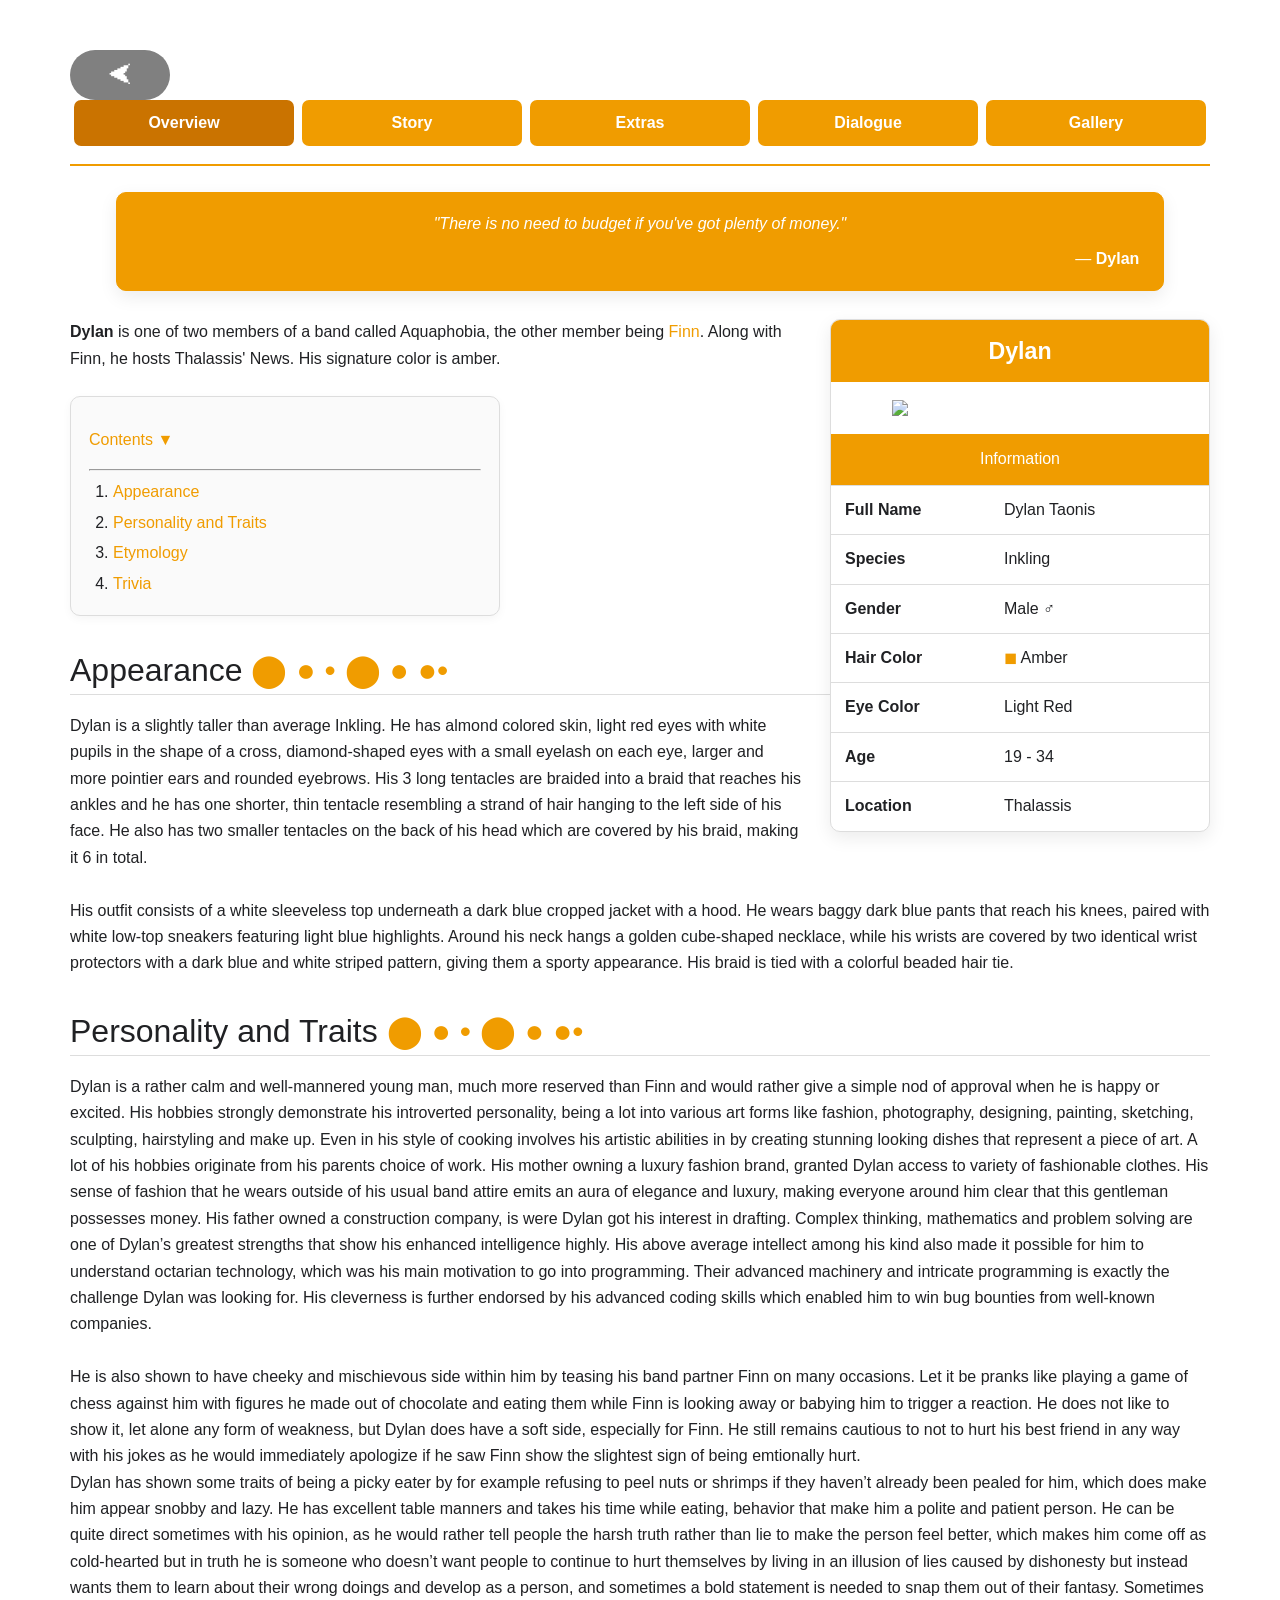
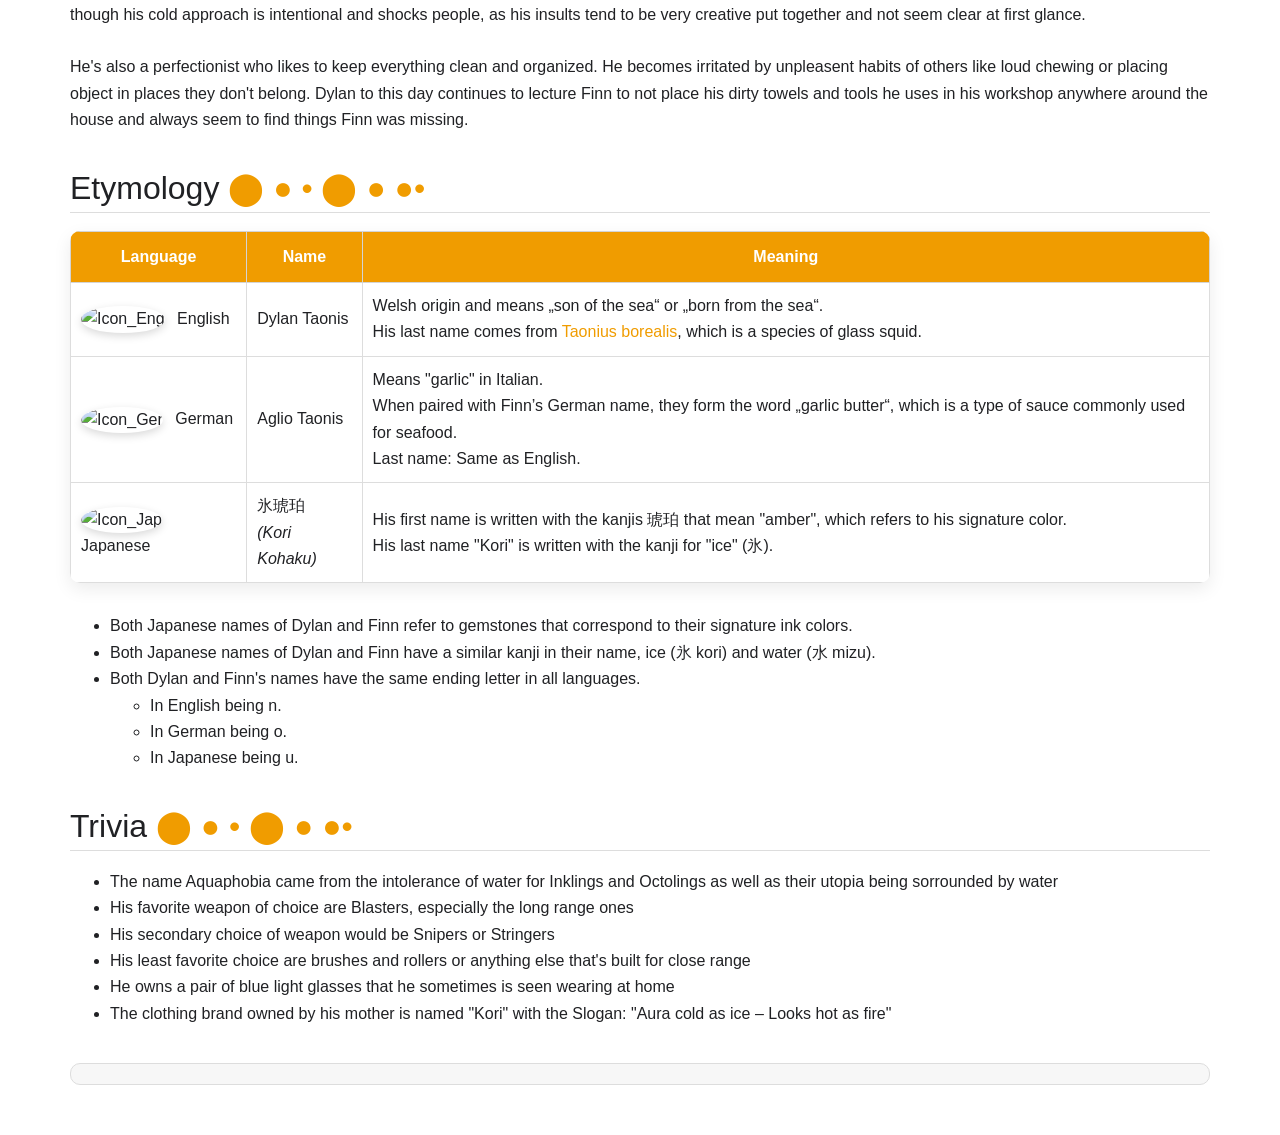
==== index_dylan.html @ d0afb571 "case sensitivy test for a link" ====
<!DOCTYPE html>
<html lang="en">
<head>
  <meta charset="UTF-8">
  <meta name="viewport" content="width=device-width, initial-scale=1.0">
  <meta name="description" content="Dylan - character wiki page">
  <title>Dylan | Character Wiki</title>
  <link rel="icon" type="image/x-icon" href="/Images/Icon Dylan.png">
  <link rel="stylesheet" href="style_dylan.css">
</head>
<body>
  

<!------------------------------------------------------->
<a href="index.html">
<button class="grey-container-back" > ⮜ </button>
</a>


<main class="container">


<!-- M E N U   A B O V E -->  <!-- M E N U   A B O V E -->  <!-- M E N U   A B O V E -->
<input class="tab-toggle" type="radio" name="main-tab" id="tab-overview" checked>
<input class="tab-toggle" type="radio" name="main-tab" id="tab-story">
<input class="tab-toggle" type="radio" name="main-tab" id="tab-extras">
<input class="tab-toggle" type="radio" name="main-tab" id="tab-dialogue">
<input class="tab-toggle" type="radio" name="main-tab" id="tab-gallery">

<ul class="wiki-nav">
  <li class="wiki-nav-item"><label class="wiki-nav-link" for="tab-overview">Overview</label></li>
  <li class="wiki-nav-item"><label class="wiki-nav-link" for="tab-story">Story</label></li>
  <li class="wiki-nav-item"><label class="wiki-nav-link" for="tab-extras">Extras</label></li>
  <li class="wiki-nav-item"><label class="wiki-nav-link" for="tab-dialogue">Dialogue</label></li>
  <li class="wiki-nav-item"><label class="wiki-nav-link" for="tab-gallery">Gallery</label></li>
</ul>

<hr class="amber-rule">

<!-- Q U O T E --> <!-- Q U O T E --> <!-- Q U O T E -->

<div class="tab-content">
<div class="tab-pane active" id="Overview">
<div class="quote-card quote-card-style">
<div class="card-body">
<p></p><i>"There is no need to budget if you've got plenty of money."</i></p><p class="text-right">— <b>Dylan</b></p></div>
</div>

<!-------------------------------------------------------------------------------------------------------------------------------------------------------------------------->
<!-- I N F O    B O X    R I G H T    I N F O    B O X    R I G H T    I N F O    B O X    R I G H T-->
<!-- I N F O    B O X    R I G H T    I N F O    B O X    R I G H T    I N F O    B O X    R I G H T-->
<!-- I N F O    B O X    R I G H T    I N F O    B O X    R I G H T    I N F O    B O X    R I G H T-->
<!-------------------------------------------------------------------------------------------------------------------------------------------------------------------------->
<div class="info-box-wrap">
<div class="card">
<div class="card-header amber-header">
<h3 class="card-title">Dylan</h3>
</div>

  <ul class="empty-tabs">
                  
               </ul>
               <div class="image-panel">
                  <div class="image-panel-inner" id="main artwork">
                     <img class="main-character-image" src="images/Main Artwork Dylan.png">
                  </div>
          
               </div>

<div class="info-header amber-header">
 Information</div>
<ul class="info-list">

<li class="info-row">
<div class="info-grid">
<div class="info-label">Full Name</div>
<div class="info-value">Dylan Taonis</div>
</div></li>

<li class="info-row">
<div class="info-grid">
<div class="info-label">Species</div>
<div class="info-value">Inkling</div>
</div></li>

<li class="info-row">
<div class="info-grid">
<div class="info-label">Gender</div>
<div class="info-value">Male ♂</div>
</div></li>

<li class="info-row">
<div class="info-grid">
<div class="info-label">Hair Color</div>
<div class="info-value"><span style="color: #f09c00;">◼ </span>Amber</div>
</div>
</li><li class="info-row">
<div class="info-grid">
<div class="info-label">Eye Color</div>
<div class="info-value">Light Red</div>
</div>
</li><li class="info-row">
<div class="info-grid">
<div class="info-label">Age</div>
<div class="info-value">19 - 34</div>
</div>
</li><li class="info-row">
<div class="info-grid">
<div class="info-label">Location</div>
<div class="info-value">Thalassis</div>
</div>
</li></ul>
</div>
</div>


<p><strong>Dylan</strong> is one of two members of a band called Aquaphobia, the other member being <a href="index_finn.html">Finn</a>. 
  Along with Finn, he hosts Thalassis' News. His signature color is amber.
 
         
         <div class="contents-card" id="ContentsOverview" class="amber-link">
            <div class="card-body compact">
               <p class="text-center"> <a class="text-center amber-link" data-toggle="collapse" href="#contents">Contents ▼</a></p>
               <div class="collapse show" id="contents">
                  <hr class="my-1">
                  <ol class="contents-list">
                     <li><a class="amber-link" href="#Appearance">Appearance</a></li>
                          
                     <li><a class="amber-link" href="#Personality">Personality and Traits</a></li>
                     
                     <li><a class="amber-link" href="#Etymology">Etymology</a></li>
       
                     <li><a class="amber-link" href="#Trivia">Trivia</a></li>
                  </ol>
               </div>
            </div>
         </div>
         

<!-------------------------------------------------------------------------------------------------------------------------------------------------------------------------->
<!-- A P P E A R A N C E   A P P E A R A N C E   A P P E A R A N C E   A P P E A R A N C E  -->
<!-- A P P E A R A N C E   A P P E A R A N C E   A P P E A R A N C E   A P P E A R A N C E  -->
<!-- A P P E A R A N C E   A P P E A R A N C E   A P P E A R A N C E   A P P E A R A N C E  -->
<!-------------------------------------------------------------------------------------------------------------------------------------------------------------------------->


<h1 class="section-title" id="Appearance">Appearance <span style="color: #f09c00;">⬤ ● • ⬤ ● ●•</span></h1>
<div class="section-rule"></div>
<p>
Dylan is a slightly taller than average Inkling. He has almond colored skin, light red eyes with white pupils in the
 shape of a cross, diamond-shaped eyes with a small eyelash on each eye, larger and more pointier ears and
  rounded eyebrows. His 3 long tentacles are braided into a 
  braid that reaches his ankles and he has one shorter, thin tentacle resembling a strand of hair hanging to the left side of his face.
  He also has two smaller tentacles on the back of his head which are covered by his braid, making it 6 in total.
<br><br>
His outfit consists of a white sleeveless top underneath a dark blue cropped jacket with a hood. 
He wears baggy dark blue pants that reach his knees, paired with white low-top sneakers featuring
light blue highlights. Around his neck hangs a golden cube-shaped necklace, while his wrists are covered
by two identical wrist protectors with a dark blue and white striped pattern, giving them a sporty appearance.
His braid is tied with a colorful beaded hair tie.
</p>

<!-------------------------------------------------------------------------------------------------------------------------------------------------------------------------->
<!-- P E R S O N A L I T Y  P E R S O N A L I T Y   P E R S O N A L I T Y   P E R S O N A L I T Y  -->
<!-- P E R S O N A L I T Y  P E R S O N A L I T Y   P E R S O N A L I T Y   P E R S O N A L I T Y  -->
<!-- P E R S O N A L I T Y  P E R S O N A L I T Y   P E R S O N A L I T Y   P E R S O N A L I T Y  -->
<!-------------------------------------------------------------------------------------------------------------------------------------------------------------------------->


<h1 class="section-title" id="Personality">Personality and Traits <span style="color: #f09c00;">⬤ ● • ⬤ ● ●•</span></h1>
<div class="section-rule">
</div>

<p>Dylan is a rather calm and well-mannered young man, much more reserved than Finn and would rather give a simple nod of approval when he is happy or excited. 
  His hobbies strongly demonstrate his introverted personality, being a lot into various art forms like fashion, photography, 
  designing, painting, sketching, sculpting, hairstyling and make up. Even in his style of cooking involves his artistic 
  abilities in by creating stunning looking dishes that represent a piece of art.
A lot of his hobbies originate from his parents choice of work. His mother owning a luxury fashion brand, granted Dylan 
access to variety of fashionable clothes. His sense of fashion that he wears outside of his usual band attire emits an aura of elegance and luxury, making everyone 
around him clear that this gentleman possesses money. His father owned a construction company, is were Dylan got his interest
 in drafting. Complex thinking, mathematics and problem solving are one of Dylan’s greatest strengths that show his enhanced intelligence 
 highly. His above average intellect among his kind also made it possible for him to understand octarian technology, 
 which was his main motivation to go into programming. Their advanced machinery and intricate programming is exactly
  the challenge Dylan was looking for. His cleverness is further endorsed by his advanced coding skills which enabled
   him to win bug bounties from well-known companies.
<br><br>
He is also shown to have cheeky and mischievous side within him by teasing his band partner Finn on many occasions.
 Let it be pranks like playing a game of chess against him with figures he made out of chocolate and eating them while
  Finn is looking away or babying him to trigger a reaction. He does not like to show it, let alone any form of weakness, 
  but Dylan does have a soft side, especially for Finn. He still remains cautious to not to hurt his best friend in any
   way with his jokes as he would immediately apologize if he saw Finn show the slightest sign of being emtionally hurt.
   <br>
Dylan has shown some traits of being a picky eater by for example 
refusing to peel nuts or shrimps if they haven’t already been pealed for him, which does make him appear snobby and lazy. 
He has excellent table manners and takes his time while eating, behavior that make him a polite and patient person. 
He can be quite direct sometimes with his opinion, as he would rather tell people the harsh truth rather than lie
 to make the person feel better, which makes him come off as cold-hearted but in truth he is someone who doesn’t 
 want people to continue to hurt themselves by living in an illusion of lies caused by dishonesty but instead wants
  them to learn about their wrong doings and develop as a person, and sometimes a bold statement is needed to snap 
  them out of their fantasy. Sometimes though his cold approach is intentional and shocks people, as his insults 
  tend to be very creative put together and not seem clear at first glance.
<br><br>
He's also a perfectionist who likes to keep everything clean and organized. He becomes irritated by unpleasent habits of
others like loud chewing or placing object in places they don't belong. Dylan to this day continues to lecture Finn to not
place his dirty towels and tools he uses in his workshop anywhere around the house and always seem to find things Finn was missing.
</p>   

<!-------------------------------------------------------------------------------------------------------------------------------------------------------------------------->
<!-- E T Y M O L O G Y  E T Y M O L O G Y  E T Y M O L O G Y  E T Y M O L O G Y  -->
<!-- E T Y M O L O G Y  E T Y M O L O G Y  E T Y M O L O G Y  E T Y M O L O G Y  -->
<!-- E T Y M O L O G Y  E T Y M O L O G Y  E T Y M O L O G Y  E T Y M O L O G Y  -->
<!-------------------------------------------------------------------------------------------------------------------------------------------------------------------------->


<h1 class="section-title" id="Etymology">Etymology <span style="color: #f09c00;">⬤ ● • ⬤ ● ●•</span></h1>
<div class="section-rule">
</div>

    <table class="wiki-table etymology-table">
        <tr>
            <th class="table-head">Language</th>
            <th class="table-head">Name</th>
            <th class="table-head">Meaning</th>
        </tr>
        <tr>
            <td class="table-cell"><img src="https://cdn-icons-png.flaticon.com/128/197/197374.png" alt="Icon_Eng" class="language-icon">   English</td>
            <td class="table-cell">Dylan Taonis</td>
            <td class="table-cell">Welsh origin and means „son of the sea“ or „born from the sea“.
            <br> His last name comes from <a href="https://en.wikipedia.org/wiki/Taonius_borealis">Taonius borealis</a>, which is a species of glass squid.</td>
        </tr>
        <tr>
            <td class="table-cell"><img src="https://cdn-icons-png.flaticon.com/128/4855/4855806.png" alt="Icon_Ger" class="language-icon">     German</td>
            <td class="table-cell">Aglio Taonis</td>
            <td class="table-cell">Means "garlic" in Italian.<br>
When paired with Finn’s German name, they form the word „garlic butter“, which is a type of sauce commonly used for seafood.<br>
Last name: Same as English.</td>
        </tr>
        <tr>
            <td class="table-cell"><img src="https://cdn-icons-png.flaticon.com/128/4628/4628642.png" alt="Icon_Jap" class="language-icon">     Japanese</td>
            <td class="table-cell">氷琥珀 <br><i>(Kori Kohaku)</i></td>
            <td class="table-cell">His first name is written with the kanjis 琥珀 that mean "amber", which refers to his signature color.<br>
            His last name "Kori" is written with the kanji for "ice" (氷).
            </td>
        </tr>
    </table>
    
<!-- a little spacing with the extra two bullet points-->

<ul class="trivia-list">
  <li>Both Japanese names of Dylan and Finn refer to gemstones that correspond to their signature ink colors.</li>
  <li>Both Japanese names of Dylan and Finn have a similar kanji in their name, ice (氷 kori) and water (水 mizu).</li>
  <li>Both Dylan and Finn's names have the same ending letter in all languages.</li>
     <ul>
       <li>In English being n.</li>
       <li>In German being o.</li>
       <li>In Japanese being u.</li>
    </ul>
</ul>



<!-------------------------------------------------------------------------------------------------------------------------------------------------------------------------->
<!-- T R I V I A    T R I V I A   T R I V I A   T R I V I A   T R I V I A  -->
<!-- T R I V I A    T R I V I A   T R I V I A   T R I V I A   T R I V I A  -->
<!-- T R I V I A    T R I V I A   T R I V I A   T R I V I A   T R I V I A  -->
<!-------------------------------------------------------------------------------------------------------------------------------------------------------------------------->
         
         <h1 class="section-title" id="Trivia">Trivia <span style="color: #f09c00;">⬤ ● • ⬤ ● ●•</span></h1>
         <div class="section-rule"></div>
         <ul>
                   <li>The name Aquaphobia came from the intolerance of water for Inklings and Octolings as well as their utopia being sorrounded by water</li>
                   <li>His favorite weapon of choice are Blasters, especially the long range ones</li>
                   <li>His secondary choice of weapon would be Snipers or Stringers</li>
                   <li>His least favorite choice are brushes and rollers or anything else that's built for close range</li>
                   <li>He owns a pair of blue light glasses that he sometimes is seen wearing at home</li>
                   <li>The clothing brand owned by his mother is named "Kori" with the Slogan: "Aura cold as ice – Looks hot as fire"</li>
                   
          </ul>
</div>


<!-------------------------------------------------------------------------------------------------------------------------------------------------------------------------->
<!-- S T O R Y  S T O R Y  S T O R Y  S T O R Y  S T O R Y -->
<!-- S T O R Y  S T O R Y  S T O R Y  S T O R Y  S T O R Y -->
<!-- S T O R Y  S T O R Y  S T O R Y  S T O R Y  S T O R Y -->
<!-------------------------------------------------------------------------------------------------------------------------------------------------------------------------->
         
<div class="tab-pane" id="Story">


<div class="card" >
<div class="contents-card" style="margin-left: auto; margin-right: auto; text-align: center;">
<p class="toc-item" id="ContentsStory"><strong>Table of Contents</strong></p>

<p class="toc-item"><a class="amber-link" href="#Backstory"><strong>Backstory</strong></a></p>
<p>
<a class="amber-link" href="#one">Chapter 1 </a> ━
<a class="amber-link" href="#two">Chapter 2</a> ━
<a class="amber-link" href="#three">Chapter 3</a> ━
<a class="amber-link" href="#four">Chapter 4</a> 
</p>

<p class="toc-item"><a class="amber-link" href="#Today"><strong>Today </strong></a></p>
</div>
</div>

<h1 class="section-title" id="Backstory" >Backstory <span style="color: #f09c00;">⬤ ● • ⬤ ● ●•</span></h1>
<div class="section-rule">
</div>
<p>
  <!-- STORY IMAGE 1 -->
  <figure class="story-figure story-figure-right">
    <a href="Images/Aquaphobia Main Artwork.png" target="_blank" rel="noopener">
      <img class="story-image" src="images/Aquaphobia Main Artwork.png" alt="Family portrait of Dylan and his parents">
    </a>
    <figcaption>Family portrait of Dylan and his parents</figcaption>
  </figure>
    
<h3 class="subsection-title" id="one">Chapter 1 - Childhood</h3>
Dylan was born and raised in a very wealthy family. His mother owns a luxury clothing brand and his father a construction company.
He was homeschooled for the first few years by private tutors until his parents decided that public school was necessary for socialization.

 During his middle school years, his "friends" often trespassed closed areas and fiddling with abandoned octarian machines,
 often dragging Dylan unwillingly along. Dylan acted as a killjoy
   at first by being reasonably concerned about getting into trouble, but in the end he always gave in, due to his lack of 
   social skills and the need to belong to a social group. Experimenting with these machines was what awakened Dylans 
   interest in technology. While his friends played around with the scraps, Dylan took the machines apart and analyzed
    their structure. His desire for knowledge and stereotypical look with his glasses and braces in his childhood years
     quickly earned him the title of “nerd”, which he greatly despised as it was used as an insult against him. 
     

From a young age his parents introduced him their careers so that he can earn verified qualifications as a drafter and fashion designer 
until later on he decided his own career path being that of a programmer. His parents managed to enroll him into a private computer science
university where he would earn his master's degree in.
 
     He began to be interested in music after discovering that he had a great singing voice when he joined a choir. 
     He followed his newly discovered passion vaguely, as to not let it get in the way of his studies, following a more
      stable career path.
      He was a straight A student in uni and very popular among the girls for his attractiveness and 
      the boys for his great intellect and willingness to help but he never cared about neither and was happy when the lectures
      were over and he can head home. Despite appearing to be popular, he was very quiet and introverted, so the friend group he felt the
      safest and most understood in were the nerdy outsiders.

    
<br><br>

<h3 class="subsection-title" id="two">Chapter 2 - The Awakening of a Passion</h3>
During his university times, he continued seeking out octarian machines in closed areas to analyze their design and programs
 with more advanced tools. On one unfortunate day though, he got caught by Octolings patrolling the area. 
 They transported him via boat back to their mane base and imprisoned him to later question him about his suspicious activities on their machines,
  fearing that he may have tampered with them. Dylan noticed on the way to the octarian base how strange it was to meet Octolings
  on the surface and travel through the sea to instead of going underground. He waited a while alone until someone was sent to confront
  him about his doings. And the person was none other than Finn. Dylan attempted to explain himself and convince Finn that this was all a misunderstanding
  but Finn wouldn’t budge, not only because of the lack of trust for Inklings but also because of a 
  language barrier, as Finn’s Inkling was not great. 
  
        <!-- STORY IMAGE 2 -->
  <figure class="story-figure story-figure-left">
    <a href="#" target="_blank" rel="noopener">
      <img class="story-image" src="images/Aquaphobia Main Artwork.png" alt="Dylan introducing music to Finn">
    </a>
    <figcaption>Dylan introducing music to Finn</figcaption>
  </figure>
  
  After an unsuccessful communication, Finn resorted to
   calling for backup and guarded Dylan until a suitable soldier with decent Inkling skill was found to replace him.
    This wait quickly led to boredom for Dylan inside his empty prison cell, so he started singing.
     That quickly got Finns attention, never having heard something like that in his life, so he questioned
     Dylan about it. Dylan confused at first explained the concept of music to him, in distraught that this Octoling has never even heard of
     music before and taught him how easy it is to make a simple melody by clapping and stomping. 
     Dylan was thrilled seeing a serious solider start to smile and joy-jumping from just some singing.
     He noticed the shift in tone from Finn and was bewildered that this was what it took for him to be released out of prison. 
     Finn helped him escape the facility, which from the way he secretely dragged Dylan along worried him that what the Ocotling soldier was
     doing would get him into trouble. This situation could have ended far worse for Dylan, but in his head he could only think of
     the joy music brought to someone.
     
     <br><br>As days passed, unable to forget this event, Dylan’s love for music grew 
     Knowing that one person, who has never heard music before enjoyed his music so much that it moved them, motivated 
     Dylan greatly to keep creating art. He began to use his school breaks and free time more and more with creating 
     melodies in his music software. The jocks in his class often bullied him for it, labelling it as a hobby that will 
     never bring him financial success and predicitng that he will end up on the streets collecting donations as a street 
     musician.


<br><br>
<h3 class="subsection-title" id="three">Chapter 3 - Changing Someones Life </h3>
 
One day, Dylan was being bullied by the jocks again, stealing his laptop from his lap while he was working in his music software. 
Luckily on that day though, a strange Inkling wearing a bag on his head came to his aid and chased the bullies away.
At first Dylan was thankful for his mysterious savior it was revealed to be none other than that Ocotling soldier whom he introduced music to.
 Dylan, in panic, quickly ran off to hide Finn from the university, as the town he was living in had no Octolings roaming around
    and therefore worried that he may cause unwanted attention. Dylan was surprised
         but also moved when Finn explained in his broken Inkling that meeting him 
     changed his life so much that he escaped his the octarians to meet him again and hopefully pursue a life of music. 
     <br><br>

  <!-- STORY IMAGE 4 -->
  <figure class="story-figure story-figure-left">
    <a href="#">
      <img class="story-image" src="images/placeholder.svg" alt="Finn meeting Dylan again in the city">
    </a>
    <figcaption>Finn reunites with Dylan after escaping the Octarian base.</figcaption>
  </figure>

Desiring to improve an ex soldiers live for the better, Dylan agreed to take Finn under his wing. He was fortunate that his dorm was more 
like a full apartment than just one room he had to share with someone else, so he had room to accomondate Finn.
 After a quick house tour, unsurprinsgly the music room stood out to Finn the most. Dylan gave Finn some music lessons to each instrument and
allowed him to experiment around with them all and his music software while he was on campus attending his lectures. He also
   provided Finn with a lot of books and online courses to study Inkling which would be important if he wants to continue his life here. 
 Dylan appreciated that Finn would keep his dorm clean and provide him a freshly cooked meal when he came back from university, clearly an act of gratitude
 from Finn. He regularly checked up on Finn's Inkling and tutored him when he needed help. Finn would often pester Dylan to make music together 
 when he was busy studying, like a child trying to convince a parent to go play outside with them after a long day of work.

<br><br>
Both of them would fantasize about an utopia where Inklings and Octolings can live in peace and simply enjoy music. After Dylan was finished 
with his final exams and received his degree in computer science, both him and Finn decided to make their plans for an utopia come true. 
Dylan convinced his parents that his passion for music may save more Octolings like Finn and wished to follow this path. After telling his story
on how he met Finn, he received confirmation from both of his parents that his future goals were noble. His mother offered an island she received as 
a gift from one of her clients and his father offered him a team, resourses and machinery large enough to build a city. Dylans private savings account
he had since birth would cover a lot of the finances required to build the utopia he desires. Theiy officially created their band titled “Aquaphobia”
started building their own metropolis called "Thalassis" accessible with an underwater metro they built. 
Later on they partnered with the deepsea metro that requires a secret pass to reach Thalassis.  
<br><br>

<h3 class="subsection-title" id="four">Chapter 4 - Gargantuan Rescue Mission </h3>
  <!-- STORY IMAGE 5 -->
  <figure class="story-figure story-figure-right">
    <a href="https://toyhou.se/2882104./gallery#10004913" target="_blank" rel="noopener">
      <img class="story-image" src="images/placeholder.svg" alt="Octolings escaping to Thalassis">
    </a>
    <figcaption>Dylan helping octarian refugees</figcaption>
  </figure>

Thalassis was officially built but had no residents. Inklings and other marine life were easy to convince through an advertising campaign, 
so their focus was on the Octolings from Finn's place of birth. They began to draft plans on how to rescue the Octolings and introduce them
 into their newly build utopia. Their plan was to spread the word to the Octoling base that a certain date will be their chance to escape, hack ships,
 security systems and  the shock collars Ocotling wear that track their location and dissallow them to go out of bounds to 
 make an escape to those who reach the docks without any of the officials noticing possible. Through Dylans hacking skills, he was able to remove the
  ship’s restriction programming and tracking so they have free control of the ships and all security and observation systems will at 
  first become unstable and shut off completely temporarily. In case of emergency, him and Finn designed and built a special
  kind of mech that will deliver additonal fire power if a more violent approach is needed.
  
 <br><br>
  On the day of the escape, a lot of Octolings received and spread
   the message to the comrades they trusted that wouldn't snitch to the higher up and headed to the docks that night. 
   Just before it was thought that the mission had been carried out successfully
   without anyone being detected, the last quarter of refugees were caught by the patrolling night guards and 
   the emergency plan had to be deployed. In the end, thousands of Octolings that resided in the base managed to escape and move to 
   Thalassis.
   
   Dylan had to reassure Finn, who was concerned that Octolings may not get along with Inklings, Inklings won’t care about them being 
   a different species at all and will get along just fine. Dylan and Finn officially held their first concert as Aquaphobia on 
   their own island wishing that song and dance will unite and bring peace to the 2 species that were originally raised to be enemies.

</p>

<h1 class="section-title" id="Today">Today <span style="color: #f09c00;">⬤ ● • ⬤ ● ●•</span></h1>
<div class="section-rule">
</div>
<p>Today, Dylan hosts Thalassis' News along with Finn, where they report the news about Thalassis and announce their own splatfests.
  Outside of news reporting they livestream video games, host a podcast and post any form of content they feel like their social media channel. 

<br><br> When not working, Dylan occuppies himself with any of his artistic hobbies or with the drafting Finns ideas for machines to life.
With his band member Finn, they occasionally go on secretive missions to other Octarian facilities they've tracked down in hopes to save even more Octolings
   from their fate. For these rescue missions, the built mechs have often proved to be very useful. </p>

</div>

<!-------------------------------------------------------------------------------------------------------------------------------------------------------------------------->
<!-- OTHER EXTRAS   OTHER EXTRAS   OTHER EXTRAS   OTHER EXTRAS   OTHER EXTRAS -->
<!--  OTHER EXTRAS   OTHER EXTRAS   OTHER EXTRAS   OTHER EXTRAS   OTHER EXTRAS -->
<!--  OTHER EXTRAS   OTHER EXTRAS   OTHER EXTRAS   OTHER EXTRAS   OTHER EXTRAS -->
<!-------------------------------------------------------------------------------------------------------------------------------------------------------------------------->


<div class="tab-pane" id="Extras">
<div class="card">
<div class="contents-card" style="margin-left: auto; margin-right: auto; text-align: center;">

<p class="toc-item" id="ContentsExtras"><strong>Table of Contents</strong></p>
<p class="toc-item"><a class="amber-link" href="#Songs">Songs ♪</a></p>
<p class="toc-item"><a class="amber-link" href="#Tableturf_Dialogue">Tableturf Dialogue ❏</a></p>
<p class="toc-item"><a class="amber-link" href="#Personality_Traits">Personality Traits ✎</a></p>
<p class="toc-item"><a class="amber-link" href="#Splatfest_Opinions">Splatfest Opinions ✤</a></p>
</div>
</div>


<!--  ___________-----------__________________ SONGS SONGS SONGS SONGS ___________________----------____________________________--->
<!--  ___________-----------__________________ SONGS SONGS SONGS SONGS ___________________----------____________________________--->
<!--  ___________-----------__________________ SONGS SONGS SONGS SONGS ___________________----------____________________________--->

<h1 class="section-title" id="Songs">Songs <span style="color: #f09c00;">⬤ ● • ⬤ ● ●•</span></h1>
<div class="section-rule">
</div>

<p style="text-align: center;">Note: No songs have been created yet. Audio files are either empty or a sample</p>

<div class="table-scroll">
  <table class="wiki-table songs-table">
    <tr>
      <th class="table-head">Cover</th>
      <th class="table-head">Song Title</th>
      <th class="table-head">Audio</th>
      <th class="table-head">Genre</th>
      <th class="table-head">Notes</th>
    </tr>
  
    <!----------------------------------SONG SONG SONG 1 1 1------------------------------->
    <tr>
      <td class="table-cell">
        <img src="images/Aquaphobia Main Artwork.png" alt="Cover 1" class="song-cover">
      </td>
      <td class="table-cell">Thalassis News</td>
      <td class="table-cell">
        <audio controls><source src="audio/random ah filler beat i did in 2 seconds in trial version of fl studio.mp3" type="audio/mpeg">Your browser does not support mp3 files</audio></td> <!-- __audio here__ -->
      <td class="table-cell">Pop, Electronic</td>
      <td class="table-cell">Notes here</td>
    </tr>
     <!-----------------------------------SONG SONG SONG 2 2 2 ----------------------------------->
   <tr>
      <td class="table-cell">
        <img src="images/Aquaphobia Main Artwork.png" alt="Cover 2" class="song-cover">
      </td>
      <td class="table-cell">Now or Never!</td>
      <td class="table-cell">
        <audio controls><source src="MP3FILEHERE.mp3" type="audio/mpeg">Your browser does not support mp3 files</audio></td> <!-- __audio here__ -->
      <td class="table-cell">Rock, Electronic</td>
      <td class="table-cell">Notes here</td>
    </tr>
     <!----------------------------------- SONG SONG SONG 3 3 3 ----------------------------------->
   <tr>
      <td class="table-cell">
        <img src="images/placeholder.svg" alt="Cover 3" class="song-cover">
      </td>
      <td class="table-cell">Song title here</td>
      <td class="table-cell">
        <audio controls><source src="MP3FILEHERE.mp3" type="audio/mpeg">Your browser does not support mp3 files</audio></td> <!-- __audio here__ -->
      <td class="table-cell">Genre here</td>
      <td class="table-cell">Turf War Battle Theme</td>
    </tr>
       <!--------------------------------- SONG SONG SONG 4 4 4 --------------------------------->
   <tr>
      <td class="table-cell">
        <img src="images/placeholder.svg" alt="Cover 4" class="song-cover">
      </td>
      <td class="table-cell">Song title here</td>
      <td class="table-cell">
        <audio controls><source src="MP3FILEHERE.mp3" type="audio/mpeg">Your browser does not support mp3 files</audio></td> <!-- __audio here__ -->
      <td class="table-cell">Genre here</td>
      <td class="table-cell">Ending song; <br>like Wave Goodbye or Into the light</td>
    </tr>
       <!--------------------------------- SONG SONG SONG 5 5 5 -------------------------------->
   <tr>
      <td class="table-cell">
        <img src="images/placeholder.svg" alt="Cover 5" class="song-cover">
      </td>
      <td class="table-cell">Song title here</td>
      <td class="table-cell">
        <audio controls><source src="MP3FILEHERE.mp3" type="audio/mpeg">Your browser does not support mp3 files</audio></td> <!-- __audio here__ -->
      <td class="table-cell">Rock </td>
      <td class="table-cell">Dylan's Solo</td>
    </tr>
    
    
    
  </table>
</div>

  
<!-- ________ -------------- ____________TABLE TURF TABLE TURF TABLE TURF TABLE TURF________--------------_________-->
<!-- ________ -------------- ____________TABLE TURF TABLE TURF TABLE TURF TABLE TURF________--------------_________-->
<!-- ________ -------------- ____________TABLE TURF TABLE TURF TABLE TURF TABLE TURF________--------------_________-->

<h1 class="section-title" id="Tableturf_Dialogue">Tableturf Dialogue <span style="color: #f09c00;">⬤ ● • ⬤ ● ●•</span></h1>
<div class="section-rule">
</div>

<div class="table-scroll dialogue-scroll">
  <table class="wiki-table dialogue-table">
    <tr>
      <th class="table-head">Icon</th>
      <th class="table-head">Greet</th>
      <th class="table-head">Rival Win</th>
      <th class="table-head">Player Win</th>
      <th class="table-head">Draw</th>
    </tr>
    <tr>
      <td class="table-cell">
        <img src="images/placeholder.svg" alt="Finn_Icon" class="dialogue-icon">
      </td>
      <td class="table-cell">Hi there, I’m Dylan. It's nice to meet you and thank you for the invite. I’ll gladly accept. 
        I’ve won a couple of chess tournaments here and there so winning in tableturf should be a piece of cake. </td>

      <td class="table-cell">I won. Not surprised at all with my winning streak with this deck. 
        But don't worry. Winning isn't the most important part about a game. 
        Learn from your opponent's tactics and try to find their weaknesses. I am always down for a rematch
         if you are confident enough that you can break my streak. </td>

      <td class="table-cell">Wha- I lost...!? No way... but I won so many times with this strategy… 
        *Sigh* … well then, congrats on winning. Your skills must 
        be extraordinary that you were able to see a weak point in such a perfect deck. 
        I am always down for a rematch to prove my winning streak was not a joke though.</td>

      <td class="table-cell">Oh? It’s a draw? Remarkable, 
        you must have incredible strategy building skills to build such a great deck that it could rival mine. Hopefully though,
        next time we can beat one other to see which one of us truly has the better deck. </td>
    </tr>
  </table>
</div>


<!-- ________ -------------- ____________PERSONALITY TRAITS PERSONALITY TRAITS PERSONALITY________--------------_________-->
<!-- ________ -------------- ____________PERSONALITY TRAITS PERSONALITY TRAITS PERSONALITY________--------------_________-->
<!-- ________ -------------- ____________PERSONALITY TRAITS PERSONALITY TRAITS PERSONALITY________--------------_________-->

<h1 class="section-title" id="Personality_Traits">Personality Traits <span style="color: #f09c00;">⬤ ● • ⬤ ● ●•</span></h1>
<div class="section-rule">
</div>

<p class="muted" style="text-align: center;"><i>A collection information and facts about Dylan that describe his character a bit more</i></p>

  <!-- likes, dislikes, background, hobby, personal -->
  
<h4> Likes & Positive Traits </h4>
<hr>
<ul class="list-disc">
  <li>Dylan has a lot of artistic hobbies like fashion, hairstyling, make up, painting, chocolate sculpting, poetry, cooking and drafting of blueprints for machines</li>
  <li>He also very knowledgeable and likes everything about pcs</li>
  <li>Dylan owns a lot fashionable clothes of various brands inlcuding his mothers. His closet is the size of an entire room</li>
  <li>In his free time he paints photorealistic subjects like landscapes, fruits, models, sculptures on canvases with oil or acrylic paint</li>
  <li>He loves giving people a glow up with a fresh new hairstyle, eye-catching make up and a new set of fashionable clothes.</li>
  <li>His programming skills enabled him to win bug bounties offered by a big company, earning him a good chunk of pocket money </li>
  <li>He is very handy with kitched utensils, being able to slice paper thin slices in seconds</li>
  <li>his cooking style can be best descrobed as healthy, fancy and inkstagram worthy </li>
  <li>His favorite food is sushi, desserts that have an “alien-like” beauty to them and nuts</li>
  <li>Dylan loves to laze around and know that nothing is planned for today. </li>
  <li>He likes any kind of tea. Matcha is his favorite though.</li>

  
</ul>
<!-- ________ -------------- ____________DISLIKES / NEGATIVE TRAITS ________--------------_________-->
<h4> Disikes & Negative Traits</h4>
<hr>
<ul class="list-circle">
  <li>After a long time in university, drinks with caffeine no longer an have effect on him.</li>
  <li>He dislikes handywork or labor in general as he is not talented nor physically in shape</li>
  <li>His laziness often makes him try and find detours to solve a problem</li>
  <li>He hates getting his hands or himself dirty. </li>
  <li>When something disgusts him a lot, he impuslively washes his hands and takes a shower to get rid of that feeling</li>
  <li>He hates insects and fears them greatly. He asks Finn for help to get rid of bugs that fly into their house </li>
  <li>Dylan dislikes any form of close range weapon as he panics when enemies are too close too him .</li>
  
</ul>
<!-- ________ -------------- ____________PERSONALITY PERSAONLITY   ________--------------_________-->
<h4> Neutral Traits & Facts </h4>
<hr>
<ul class="list-square">
  <li>He has exceptionally long tentacles for a male Inkling </li>
  <li>His programming skills enabled him to win bug bounties offered by a big company, earning him a good chunk of money </li>
  <li>He mainly uses his programming skills to code Finn's machines and hack through octarian (security) systems</li>
  <li>He is very photogentic, which makes it impossible to capture a bad photo of him</li>



<!-- ________ -------------- ____________SPLATFEST OPINIONS  SPLATFEST OPINION SPLATFEST OPION________--------------_________-->
<!-- ________ -------------- ____________SPLATFEST OPINIONS  SPLATFEST OPINION SPLATFEST OPION________--------------_________-->
<!-- ________ -------------- ____________PLATFEST OPINIONS  SPLATFEST OPINION SPLATFEST OPION________--------------_________-->

<h1 class="section-title" id="Splatfest_Opinions">Splatfest Opinions <span style="color: #f09c00;">⬤ ● • ⬤ ● ●•</span></h1>
<div class="section-rule">
</div>

<p style=" text-align: center; font-size: 15px;"> <span class="light-note">
  [List does not include all Splatfests and they are not ordered - 
  They did not host these official game splatfests and the list only 
  serves to get a glimpse of their personality through their splatfest preferences]</span>
  <br><br>

<strong>Splatoon 1</strong><br>

<span class="amber-accent">Cats</span> vs Dogs ▐
 <span class="amber-accent">Singing</span> vs Dancing 
 ▐ <span class="amber-accent">Art</span> vs Science ▐ 
 <span class="amber-accent">Naughty</span> vs Nice ▐
Rice vs <span class="amber-accent">Bread</span> ▐
Love vs <span class="amber-accent">Money</span> ▐
Eating vs <span class="amber-accent">Sleeping</span> ▐
Burger vs <span class="amber-accent">Pizza</span> ▐
Early Bird vs <span class="amber-accent">Night Owl</span>

<br><br> <strong>Splatoon 2</strong><br> 

<span class="amber-accent">Cake</span> vs Ice Cream ▐ 
<span class="amber-accent">Mayo</span> vs Ketchup ▐ 
<span class="amber-accent">Vampire</span> vs Werewolf ▐ 
<span class="amber-accent">Sci-Fi</span> vs Fantasy ▐ 
<span class="amber-accent">Trick</span> vs Treat ▐
Fries vs <span class="amber-accent">Nuggets</span> ▐
Film vs <span class="amber-accent">Book</span> ▐
Adventure vs <span class="amber-accent">Relax</span> ▐
Salsa vs <span class="amber-accent">Guacamole</span> ▐
Pineapple vs <span class="amber-accent">No Pineapple</span> ▐
Chaos vs <span class="amber-accent">Order</span> ▐
Hero vs <span class="amber-accent">Villain</span> ▐

<br><br> <strong>Splatoon 3</strong><br>
Milk Chocolate vs <span class="amber-accent">Dark Chocolate</span> ▐

<br><br> <strong>Their own themes</strong> 
<br>What would you give to your loved one on Valentine's Day?<br>
▐ <span class="amber-accent">Pralines</span> vs Flowers ▐ 
<br>What is your go-to gift for a friend you barely know?<br>
▐ <span class="amber-accent">Parfume</span> vs Gift Card ▐ 
<br>What is your sense of fashion style?<br>
▐ Casual vs <span class="amber-accent">Fashionable</span> ▐ 
<br>I write notes and anything else on...<br>
▐ <span class="amber-accent">Devices</span> vs Paper ▐



</p>
<!--</div>  tab content end, removed this so the tabs with dialogue and gallery work-->
</div>


<!------------DIALOGUE-------DIALOGUE-------DIALOGUE-------DIALOGUE-------DIALOGUE------------->
<!------------DIALOGUE-------DIALOGUE-------DIALOGUE-------DIALOGUE-------DIALOGUE------------->
<!------------DIALOGUE-------DIALOGUE-------DIALOGUE-------DIALOGUE-------DIALOGUE------------->
<!------------DIALOGUE-------DIALOGUE-------DIALOGUE-------DIALOGUE-------DIALOGUE------------->


<div class="tab-pane" id="Dialogue">
  <div class="card dialogue-card">
    
    <p class="muted dialogue-intro">Some dialogue between Dylan and Finn. The perfect way to get a further glimpse of their personalities and life through their conversations.</p>
    
    <!--dialog scene start-->
    <div class="dialogue-scene">
     <!--------------------------------- Dylan Dialogue Box ---------------------------------->
      <div class="dialogue-row dialogue-row-left">
        <img class="dialogue-avatar dialogue-avatar-dylan" src="images/Icon Dylan.png" alt="Dylan icon">
        <div class="dialogue-message">
          <div class="dialogue-name dialogue-name-dylan">Dylan</div>
          <div class="dialogue-text">Hey Finn, if you had to choose one dance, which one would you pick?<br> Tango, Salsa or the Wong Wichu?</div>
        </div>
      </div>
    <!--------------------------------- Finn Dialogue Box ---------------------------------->
      <div class="dialogue-row dialogue-row-right">
        <img class="dialogue-avatar dialogue-avatar-finn" src="images/Icon Finn.png" alt="Finn icon">
        <div class="dialogue-message">
          <div class="dialogue-name dialogue-name-finn">Finn</div>
          <div class="dialogue-text">What's Wong Wichu?</div>
        </div>
      </div>
        <!--------------------------------- Dylan Dialogue Box ---------------------------------->
      <div class="dialogue-row dialogue-row-left">
        <img class="dialogue-avatar dialogue-avatar-dylan" src="images/Icon Dylan.png" alt="Dylan icon">
        <div class="dialogue-message">
          <div class="dialogue-name dialogue-name-dylan">Dylan</div>
          <div class="dialogue-text">Nothin', what's wong wichu?</div>
        </div>
      </div>
<!--dialog scene end-->
    </div>

<!-------------------------------------------------- Seperation Bar ----------------------------------------------->
    <div class="separation-bar" aria-hidden="true"></div>
<!-------------------------------------------- Seperation Bar ----------------------------------------------------->

<!--dialog scene start-->
    <div class="dialogue-scene">
        <!--------------------------------- Finn Dialogue Box ---------------------------------->
      <div class="dialogue-row dialogue-row-right">
        <img class="dialogue-avatar dialogue-avatar-finn" src="images/Icon Finn.png" alt="Finn icon">
        <div class="dialogue-message">
          <div class="dialogue-name dialogue-name-finn">Finn</div>
          <div class="dialogue-text">Don't you like... have houndreds of thoudands of creams in your drawer?</div>
        </div>
      </div>
     <!--------------------------------- Dylan Dialogue Box ---------------------------------->
      <div class="dialogue-row dialogue-row-left">
        <img class="dialogue-avatar dialogue-avatar-dylan" src="images/Icon Dylan.png" alt="Dylan icon">
        <div class="dialogue-message">
          <div class="dialogue-name dialogue-name-dylan">Dylan</div>
          <div class="dialogue-text">My skincare routine is not that complicated. Just a little moisturizer in 
            the morning and before bed and my skin feels nice and hydrated. Oh, and maybe a cleanser here and there 
            to get rid of imperfections... Oh! And some exfoliation once a week to get rid of dead skin.</div>
        </div>
      </div>
    <!--------------------------------- Finn Dialogue Box ---------------------------------->
      <div class="dialogue-row dialogue-row-right">
        <img class="dialogue-avatar dialogue-avatar-finn" src="images/Icon Finn.png" alt="Finn icon">
        <div class="dialogue-message">
          <div class="dialogue-name dialogue-name-finn">Finn</div>
          <div class="dialogue-text">Thank cod I don't need a such a thorough skin care routine. I am just this handsome by nature!</div>
        </div>
      </div>

<!--dialog scene end-->
    </div>

    <!-------------------------------------------------- Seperation Bar ----------------------------------------------->
    <div class="separation-bar" aria-hidden="true"></div>
<!-------------------------------------------- Seperation Bar ----------------------------------------------------->

    <!--dialog scene start-->
    <div class="dialogue-scene">
     <!--------------------------------- Dylan Dialogue Box ---------------------------------->
      <div class="dialogue-row dialogue-row-left">
        <img class="dialogue-avatar dialogue-avatar-dylan" src="images/Icon Dylan.png" alt="Dylan icon">
        <div class="dialogue-message">
          <div class="dialogue-name dialogue-name-dylan">Dylan</div>
          <div class="dialogue-text"> Wanna hear this restaraunt's special, Finn?</div>
        </div>
      </div>
    <!--------------------------------- Finn Dialogue Box ---------------------------------->
      <div class="dialogue-row dialogue-row-right">
        <img class="dialogue-avatar dialogue-avatar-finn" src="images/Icon Finn.png" alt="Finn icon">
        <div class="dialogue-message">
          <div class="dialogue-name dialogue-name-finn">Finn</div>
          <div class="dialogue-text">Sure, tell me.</div>
        </div>
      </div>
        <!--------------------------------- Dylan Dialogue Box ---------------------------------->
      <div class="dialogue-row dialogue-row-left">
        <img class="dialogue-avatar dialogue-avatar-dylan" src="images/Icon Dylan.png" alt="Dylan icon">
        <div class="dialogue-message">
          <div class="dialogue-name dialogue-name-dylan">Dylan</div>
          <div class="dialogue-text">This restaraunt's special.</div>
        </div>
      </div>
<!--dialog scene end-->
    </div>

      <!-------------------------------------------------- Seperation Bar ----------------------------------------------->
    <div class="separation-bar" aria-hidden="true"></div>
<!-------------------------------------------- Seperation Bar ----------------------------------------------------->

    
<!--dialog scene start-->
    <div class="dialogue-scene">
        <!--------------------------------- Finn Dialogue Box ---------------------------------->
      <div class="dialogue-row dialogue-row-right">
        <img class="dialogue-avatar dialogue-avatar-finn" src="images/Icon Finn.png" alt="Finn icon">
        <div class="dialogue-message">
          <div class="dialogue-name dialogue-name-finn">Finn</div>
          <div class="dialogue-text">You know, the point of the shock collars Octarians wear from where I come from where used as punishment
             if you didn't do a good job in training or broke some form of rule. Well, I always was very obedient and well behaved AND
              kept on going with training until my body gave up because I loved working out! So punishing an unconcious soldier for reaching his body's limits 
              would have been stupid. So, my workaholic nature unintentionally saved me some nasty burn marks on my neck!
          </div>
        </div>
      </div>
     <!--------------------------------- Dylan Dialogue Box ---------------------------------->
      <div class="dialogue-row dialogue-row-left">
        <img class="dialogue-avatar dialogue-avatar-dylan" src="images/Icon Dylan.png" alt="Dylan icon">
        <div class="dialogue-message">
          <div class="dialogue-name dialogue-name-dylan">Dylan</div>
          <div class="dialogue-text">That's actually really sad, Finn.</div>
        </div>
      </div>
    <!--------------------------------- Finn Dialogue Box ---------------------------------->
      <div class="dialogue-row dialogue-row-right">
        <img class="dialogue-avatar dialogue-avatar-finn" src="images/Icon Finn.png" alt="Finn icon">
        <div class="dialogue-message">
          <div class="dialogue-name dialogue-name-finn">Finn</div>
          <div class="dialogue-text">Oh.</div>
        </div>
      </div>

<!--dialog scene end-->
    </div>

<!-- end of  dialog card-->
  </div>
</div>


<!------------GALLERY-------GALLERY------GALLERY------GALLERY------GALLERY------GALLERY--------------->
<!------------GALLERY-------GALLERY------GALLERY------GALLERY------GALLERY------GALLERY--------------->
<!------------GALLERY-------GALLERY------GALLERY------GALLERY------GALLERY------GALLERY--------------->
<!------------GALLERY-------GALLERY------GALLERY------GALLERY------GALLERY------GALLERY--------------->


<div class="tab-pane" id="Gallery">
  <div class="card gallery-card">
    <p class="muted gallery-intro">A collection of artwork and images of Finn. Click an image for full resolution.</p>

    <div class="gallery-list">
      <!-- Keep each link around the image. -->


    <!--
      <figure class="gallery-item gallery-item-wide">
        <a href="#" target="_blank" rel="noopener">
          <img src="#" alt="text alt here">
        </a>
        <figcaption>Finn - artwork 1</figcaption>
      </figure>
-->
      <figure class="gallery-item gallery-item-medium">
        <a href="images/placeholder.svg" target="_blank" rel="noopener">
          <img src="images/Aquaphobia Main Artwork.png" alt="Main artwork in the official Splatoon style including Finn">
        </a>
        <figcaption>Main artwork featuring Finn</figcaption>
      </figure>

         <figure class="gallery-item gallery-item-medium">
        <a href="images/Icon Dylan.png" target="_blank" rel="noopener">
          <img src="images/Icon Dylan.png" alt="Icon">
        </a>
        <figcaption>Icon</figcaption>
      </figure>

<!--
      <figure class="gallery-item gallery-item-wide">
        <a href="images/placeholder.svg" target="_blank" rel="noopener">
          <img src="#" alt="Finn artwork 4">
        </a>
        <figcaption>Finn - artwork 4</figcaption>
      </figure>

      <figure class="gallery-item gallery-item-tall">
        <a href="images/placeholder.svg" target="_blank" rel="noopener">
          <img src="images/placeholder.svg" alt="Finn artwork 5">
        </a>
        <figcaption>Finn - artwork 5</figcaption>
      </figure>

      <figure class="gallery-item gallery-item-medium">
        <a href="images/placeholder.svg" target="_blank" rel="noopener">
          <img src="images/placeholder.svg" alt="Finn artwork 6">
        </a>
        <figcaption>Finn - artwork 6</figcaption>
      </figure>
 -->


    </div>
  </div>
</div>


<!-- tab content div to make all radibutton on top clickable-->
 </div>

<!--- ----------------------------CODE CREDIT       CODE CREDIT            CODE CREDIT------------------------------------------ --->


   <div class="credit-card">
      <div class="card-body compact">
         <!--<small><a class="muted" href="/Yur4">Ownership</a></small>-->
      </div>
   </div>
</main>


<!------------------------------------------------------->

</body>
</html>
---- style_dylan.css ----
/* The long section comments in the HTML are intentionally kept as
   they make the page easier to read and navigate while editing*/

/* ------------------------------------------------------------
   1. GLOBAL / PAGE
   ------------------------------------------------------------ */

:root {
  --amber: #f09c00;
  --amber-dark: #ca7300;
  --amber-light: #f4e6fb;
  --text: #202124;
  --muted: #6b6b6b;
  --border: #dddddd;
  --page: #ffffff;
  --surface: #fafafa;
  --shadow: 0 6px 18px rgba(0, 0, 0, 0.08);
  --radius: 10px;
}

* {
  box-sizing: border-box;
}

html {
  scroll-behavior: smooth;
  scroll-padding-top: 24px;
}

body {
  margin: 50px 70px 50px 70px;
  background: white;
  color: var(--text);
  font-family: Arial, Helvetica, sans-serif;
  font-size: 16px;
  line-height: 1.65;
}

a {
  color: var(--amber);
  text-decoration: none;
}

a:hover {
  text-decoration: underline;
}

.container {
    max-width: 1200px;
    width: 100%;
    margin: 0 auto;
}

.page-title {
  margin: 0;
  font-size: clamp(2.4rem, 6vw, 4rem);
  line-height: 1.1;
  font-weight: 700;
  letter-spacing: -0.03em;
}

.title-rule {
  margin: 10px 0 18px;
  border: 0;
  border-top: 2px solid var(--border);
}

.amber-rule {
  margin: 18px 0 26px;
  border: 0;
  border-top: 2px solid var(--amber);
}

/* ------------------------------------------------------------
   2. TOP NAVIGATION
   ------------------------------------------------------------ */

.wiki-nav {
  display: flex;
  flex-wrap: wrap;
  justify-content: center;
  gap: 8px;
  list-style: none;
  margin: 0;
  padding: 0;
}

.wiki-nav-item {
  flex: 1 1 150px;
  max-width: 220px;
  padding: 0;
}

.wiki-nav-link {
  display: block;
  width: 100%;
  padding: 10px 14px;
  background: var(--amber);
  color: #ffffff;
  border-radius: 7px;
  text-align: center;
  font-weight: 700;
  transition: background-color 0.2s ease, transform 0.2s ease;
}

.wiki-nav-link:hover,
.wiki-nav-link.active {
  background: var(--amber-dark);
  color: #ffffff;
  text-decoration: none;
  transform: translateY(-1px);
}

.container > hr:not(.title-rule) {
  margin: 18px 0 26px;
  border: 0;
  border-top: 2px solid var(--amber);
}

/* ------------------------------------------------------------
   3. TAB / PAGE SECTIONS
   ------------------------------------------------------------
Bootstrap toyhouse version used JavaScript for its clickable tabs. 
   This version uses 3 radio buttons and CSS. 

   The radio buttons are hidden, while their labels become the
   clickable wiki-style navigation buttons
   ------------------------------------------------------------ */

.tab-toggle {
  position: absolute;
  opacity: 0;
  pointer-events: none;
}

.wiki-nav-link {
  cursor: pointer;
}

.tab-pane {
  display: none;
}

#tab-overview:checked ~ .tab-content #Overview,
#tab-story:checked ~ .tab-content #Story,
#tab-extras:checked ~ .tab-content #Extras,
#tab-dialogue:checked ~ .tab-content #Dialogue,
#tab-gallery:checked ~ .tab-content #Gallery   {
  display: block;
}

#tab-overview:checked ~ .wiki-nav .wiki-nav-item:nth-child(1) .wiki-nav-link,
#tab-story:checked ~ .wiki-nav .wiki-nav-item:nth-child(2) .wiki-nav-link,
#tab-extras:checked ~ .wiki-nav .wiki-nav-item:nth-child(3) .wiki-nav-link,
#tab-dialogue:checked ~ .wiki-nav .wiki-nav-item:nth-child(4) .wiki-nav-link,
#tab-gallery:checked ~ .wiki-nav .wiki-nav-item:nth-child(5) .wiki-nav-link {
  background: var(--amber-dark);
}

/* ------------------------------------------------------------
   4. QUOTE
   ------------------------------------------------------------ */

.quote-card {
  width: min(92%, 1050px);
  margin: 0 auto 28px;
  padding: 18px 24px;
  background: var(--amber);
  color: #ffffff;
  border: 1px solid var(--amber);
  border-radius: var(--radius);
  text-align: center;
  box-shadow: var(--shadow);
}

.quote-card p {
  margin: 0;
}

.quote-card .text-right {
  margin-top: 8px;
  text-align: right;
}

/* ------------------------------------------------------------
   5. INFORMATION BOX
   ------------------------------------------------------------ */

.info-box-wrap {
  float: right;
  width: min(380px, 40%);
  margin: 0 0 20px 28px;
}

.info-box-wrap .card {
  overflow: hidden;
  background: #ffffff;
  border: 1px solid var(--border);
  border-radius: var(--radius);
  box-shadow: var(--shadow);
}

.card-header,
.info-header {
  padding: 12px 16px;
  background: var(--amber);
  color: #ffffff;
  text-align: center;
}

.card-title {
  margin: 0;
  font-size: 1.45rem;
  font-weight: 700;
}

.empty-tabs {
  min-height: 0;
  margin: 0;
  padding: 0;
}

.image-panel {
  padding: 18px;
  text-align: center;
}

.image-panel-inner {
  display: block;
}

.main-character-image {
  display: block;
  width: min(75%, 280px);
  max-height: 450px;
  margin: 0 auto;
  object-fit: contain;
}

.info-list {
  margin: 0;
  padding: 0;
  list-style: none;
}

.info-row {
  padding: 11px 14px;
  border-top: 1px solid var(--border);
}

.info-grid {
  display: grid;
  grid-template-columns: 42% 58%;
  width: 100%;
}

.info-label {
  font-weight: 700;
}

.info-value {
  padding-left: 12px;
}

/* ------------------------------------------------------------
   6. CONTENTS BOX
   ------------------------------------------------------------ */

.contents-card,
.toc-card {
  width: min(100%, 430px);
  margin: 24px 0;
  padding: 14px 18px;
  border: 1px solid var(--border);

  border-radius: var(--radius);
  background: var(--surface);
  box-shadow: 0 3px 10px rgba(0, 0, 0, 0.04);
}

.card-body {
  padding: 0;
}

.card-body.compact {
  padding: 0;
}

.contents-list {
  margin: 0;
  padding-left: 24px;
}

.contents-list li {
  margin: 4px 0;
}

.contents-card .amber-link,
.contents-card a {
  color: var(--amber);
}

.contents-toggle {
    text-align: center;
    font-size: 1.15rem;
    font-weight: 600;
}

.contents-toggle a {
    display: inline-block;
}


/* ------------------------------------------------------------
   7. SECTION HEADINGS
   ------------------------------------------------------------ */

.section-title {
  margin: 34px 0 4px;
  font-size: 2rem;
  line-height: 1.25;
  font-weight: 400;
  scroll-margin-top: 24px;
}

.section-title a,
.subsection-title a {
  font-size: 0.75em;
  color: var(--amber);
}

.section-rule {
  margin: 0 0 18px;
  border: 0;
  border-top: 1px solid var(--border);
}

.subsection-title {
  margin: 32px 0 10px;
  font-size: 1.45rem;
  line-height: 1.3;
  font-weight: 400;
}

/* ------------------------------------------------------------
   8. STORY IMAGES
   ------------------------------------------------------------ */

.story-figure {
  width: 250px;
  max-width: 40%;
  margin: 8px 18px 14px;
  padding: 5px;
  border: 1px solid var(--border);
  border-radius: 8px;
  background: #ffffff;
  box-shadow: var(--shadow);
}

.story-figure-right {
  float: right;
}

.story-figure-left {
  float: left;
}

.story-image {
  display: block;
  width: 100%;
  height: auto;
  margin: 0;
  border: 0;
  border-radius: 5px;
  box-shadow: none;
}

.story-figure figcaption {
  margin: 7px 4px 2px;
  color: var(--muted);
  font-size: 0.86rem;
  line-height: 1.35;
  text-align: center;
}

/* ------------------------------------------------------------
   9. TABLES
   ------------------------------------------------------------ */

.table-scroll {
  width: 100%;
  overflow-x: auto;
  padding-bottom: 20px;
}

.dialogue-scroll {
  padding-left: 10px;
  padding-right: 10px;
}

.wiki-table {
  margin: 0 auto;
  border-collapse: collapse;
  border-spacing: 0;
  overflow: hidden;
  border-radius: 10px;
  box-shadow: var(--shadow);
  background: #ffffff;
}

.etymology-table {
  width: auto;
}

.songs-table {
  min-width: 1100px;
}

.dialogue-table {
  width: 100%;
  min-width: 760px;
  table-layout: fixed;
}

.table-head {
  padding: 12px;
  border: 1px solid #d4d4d4;
  background: var(--amber);
  color: #ffffff;
  font-weight: 700;
  white-space: nowrap;
  text-align: center;
  vertical-align: middle;
}

.table-cell {
  padding: 10px;
  border: 1px solid var(--border);
  vertical-align: middle;
}

.songs-table .table-cell,
.dialogue-table .table-cell {
  text-align: center;
}

.language-icon {
  width: 30px;
  height: 30px;
  margin-right: 8px;
  vertical-align: middle;
  border-radius: 50%;
  box-shadow: 0 3px 8px rgba(0, 0, 0, 0.15);
}

.song-cover {
  display: block;
  width: 100px;
  height: 100px;
  margin: 0 auto;
  object-fit: cover;
  border-radius: 10%;
  box-shadow: 0 3px 8px rgba(0, 0, 0, 0.15);
}

.dialogue-icon {
  width: 150px;
  max-width: 100%;
  max-height: 150px;
  object-fit: contain;
}

audio {
  width: 220px;
  max-width: 100%;
}

/* ------------------------------------------------------------
   10. LISTS / TEXT DETAILS
   ------------------------------------------------------------ */

.trivia-list {
  margin-top: 30px;
}

.list-disc {
  list-style: disc;
}

.list-circle {
  list-style: circle;
}

.list-square {
  list-style: square;
}

.light-note {
  color: #777777;
}

.amber-accent {
  color: darkorange;
}

.splatfest-list {
  text-align: center;
  font-size: 15px;
}

.toc-card {
  text-align: center;
}

.toc-item {
  margin: 0 0 8px;
}



/* ------------------------------------------------------------
   10.2 GALLERY
   ------------------------------------------------------------ */

.gallery-card {
  padding: 0 18px 28px;
}

.gallery-intro,
.dialogue-intro {
  margin: 0 auto 24px;
  text-align: center;
}

.gallery-list {
  display: flex;
  flex-direction: column;
  align-items: center;
  gap: 28px;
}

.gallery-item {
  margin: 0;
  padding: 8px;
  border: 1px solid var(--border);
  border-radius: var(--radius);
  background: #ffffff;
  box-shadow: var(--shadow);
}

.gallery-item-wide {
  width: min(88%, 760px);
}

.gallery-item-medium {
  width: min(72%, 600px);
}

.gallery-item-tall {
  width: min(58%, 480px);
}

.gallery-item a {
  display: block;
  line-height: 0;
}

.gallery-item img {
  display: block;
  width: 100%;
  height: auto;
  border-radius: 6px;
}

.gallery-item figcaption {
  margin: 9px 5px 1px;
  color: var(--muted);
  font-size: 0.88rem;
  line-height: 1.35;
  text-align: center;
}

/* ------------------------------------------------------------
   10.3 DIALOGUE
   ------------------------------------------------------------ */

.dialogue-card {
  padding: 0 18px 28px;
}

.dialogue-scene {
  display: flex;
  flex-direction: column;
  gap: 16px;
  margin: 28px auto;
  width: min(100%, 900px);
}

.dialogue-row {
  display: flex;
  align-items: flex-start;
  gap: 12px;
  width: 100%;
}

.dialogue-row-left {
  justify-content: flex-start;
}

.dialogue-row-right {
  justify-content: flex-end;
}

.dialogue-avatar {
  flex: 0 0 58px;
  width: 58px;
  height: 58px;
  object-fit: cover;
  border-radius: 20%;
  padding: 5px;
}

.dialogue-avatar-finn {
  background: #ebc3ff;
}

.dialogue-avatar-dylan {
  background: #ffdca7;
}

.dialogue-message {
  width: min(72%, 650px);
  overflow: hidden;
  border-radius: 8px;
  background: #3a3a3a;
  color: #ffffff;
  box-shadow: 0 3px 10px rgba(0, 0, 0, 0.12);
}

.dialogue-name {
  padding: 5px 12px;
  background: #666666;
  color: #ffffff;
  font-size: 0.9rem;
  font-weight: 700;
  line-height: 1.3;
}

.dialogue-name-finn {
  color: #c08fff;
}

.dialogue-name-dylan {
  color: #ffbc41;
}

.dialogue-text {
  padding: 12px 14px 14px;
  font-size: 1rem;
  line-height: 1.55;
}

.separation-bar {
  width: 100%;
  height: 8px;
  margin: 34px 0;
  border-radius: 999px;
  background: #dddddd;
}

/* ------------------------------------------------------------
   11. FOOTER / CREDITS
   ------------------------------------------------------------ */

.credit-card {
  margin-top: 20px;
  padding: 10px;
  background: #f7f7f7;
  border: 1px solid var(--border);
  border-radius: var(--radius);
  text-align: center;
}

.muted {
  color: var(--muted);
}

.credit-card a {
  color: var(--muted);
}

.credit-card a:hover {
  color: var(--amber);
}

/* ------------------------------------------------------------
   12. CLEAR FLOATS
   ------------------------------------------------------------ */

#Overview::after,
#Story::after,
#Extras::after,
#Dialogue::after,
#Gallery::after {
  content: "";
  display: table;
  clear: both;
}



/* ------------------------------------------------------------
   13. RESPONSIVE LAYOUT
   ------------------------------------------------------------ */

@media (max-width: 800px) {
  .container {
    width: min(100% - 20px, 1180px);
    padding-top: 20px;
  }

  .info-box-wrap {
    float: none;
    width: 100%;
    max-width: 520px;
    margin: 0 auto 24px;
  }

  .story-figure {
    width: 220px;
    max-width: 45%;
  }

  .gallery-item-wide {
    width: 92%;
  }

  .gallery-item-medium {
    width: 80%;
  }

  .gallery-item-tall {
    width: 68%;
  }

  .dialogue-message {
    width: min(78%, 650px);
  }

  .dialogue-table {
    table-layout: auto;
  }
}

@media (max-width: 560px) {
  body {
    font-size: 15px;
  }

  .container {
    width: 100%;
    padding: 18px 14px 40px;
  }

  .wiki-nav-item {
    flex-basis: calc(50% - 4px);
    max-width: none;
  }

  .wiki-nav-link {
    padding: 9px 8px;
  }

  .quote-card {
    width: 100%;
    padding: 16px;
  }

  .info-grid {
    grid-template-columns: 1fr;
    gap: 2px;
  }

  .info-value {
    padding-left: 0;
  }

  .story-figure,
  .story-figure-right,
  .story-figure-left {
    float: none;
    display: block;
    width: 100%;
    max-width: 100%;
    margin: 12px auto;
  }

  .gallery-card,
  .dialogue-card {
    padding-left: 0;
    padding-right: 0;
  }

  .gallery-item-wide,
  .gallery-item-medium,
  .gallery-item-tall {
    width: 100%;
  }

  .dialogue-row {
    gap: 8px;
  }

  .dialogue-avatar {
    flex-basis: 46px;
    width: 46px;
    height: 46px;
  }

  .dialogue-message {
    width: calc(100% - 54px);
  }

  .dialogue-text {
    padding: 10px 12px 12px;
  }

  .section-title {
    font-size: 1.65rem;
  }

  .subsection-title {
    font-size: 1.25rem;
  }

  .songs-table,
  .dialogue-table {
    min-width: 680px;
  }

/* back button responsive so it doesnt hide overview button*/
   .grey-container-back {
    position: static;
    margin: 20px auto;
  }

}


.grey-container-back{
  width: 100px;
  height: 50px;
  border: none;
  border-radius: 30px;
  background: grey;
  text-align: center;
  color: white;
  font-size: 25px;
  padding: 5px;
  cursor: pointer;
  transition: 0.2s ease;
    text-decoration: none;
}

.grey-container-back:hover{
  background-color: rgb(226, 226, 226);
  transition: 0.2s ease;
    text-decoration: none;
}
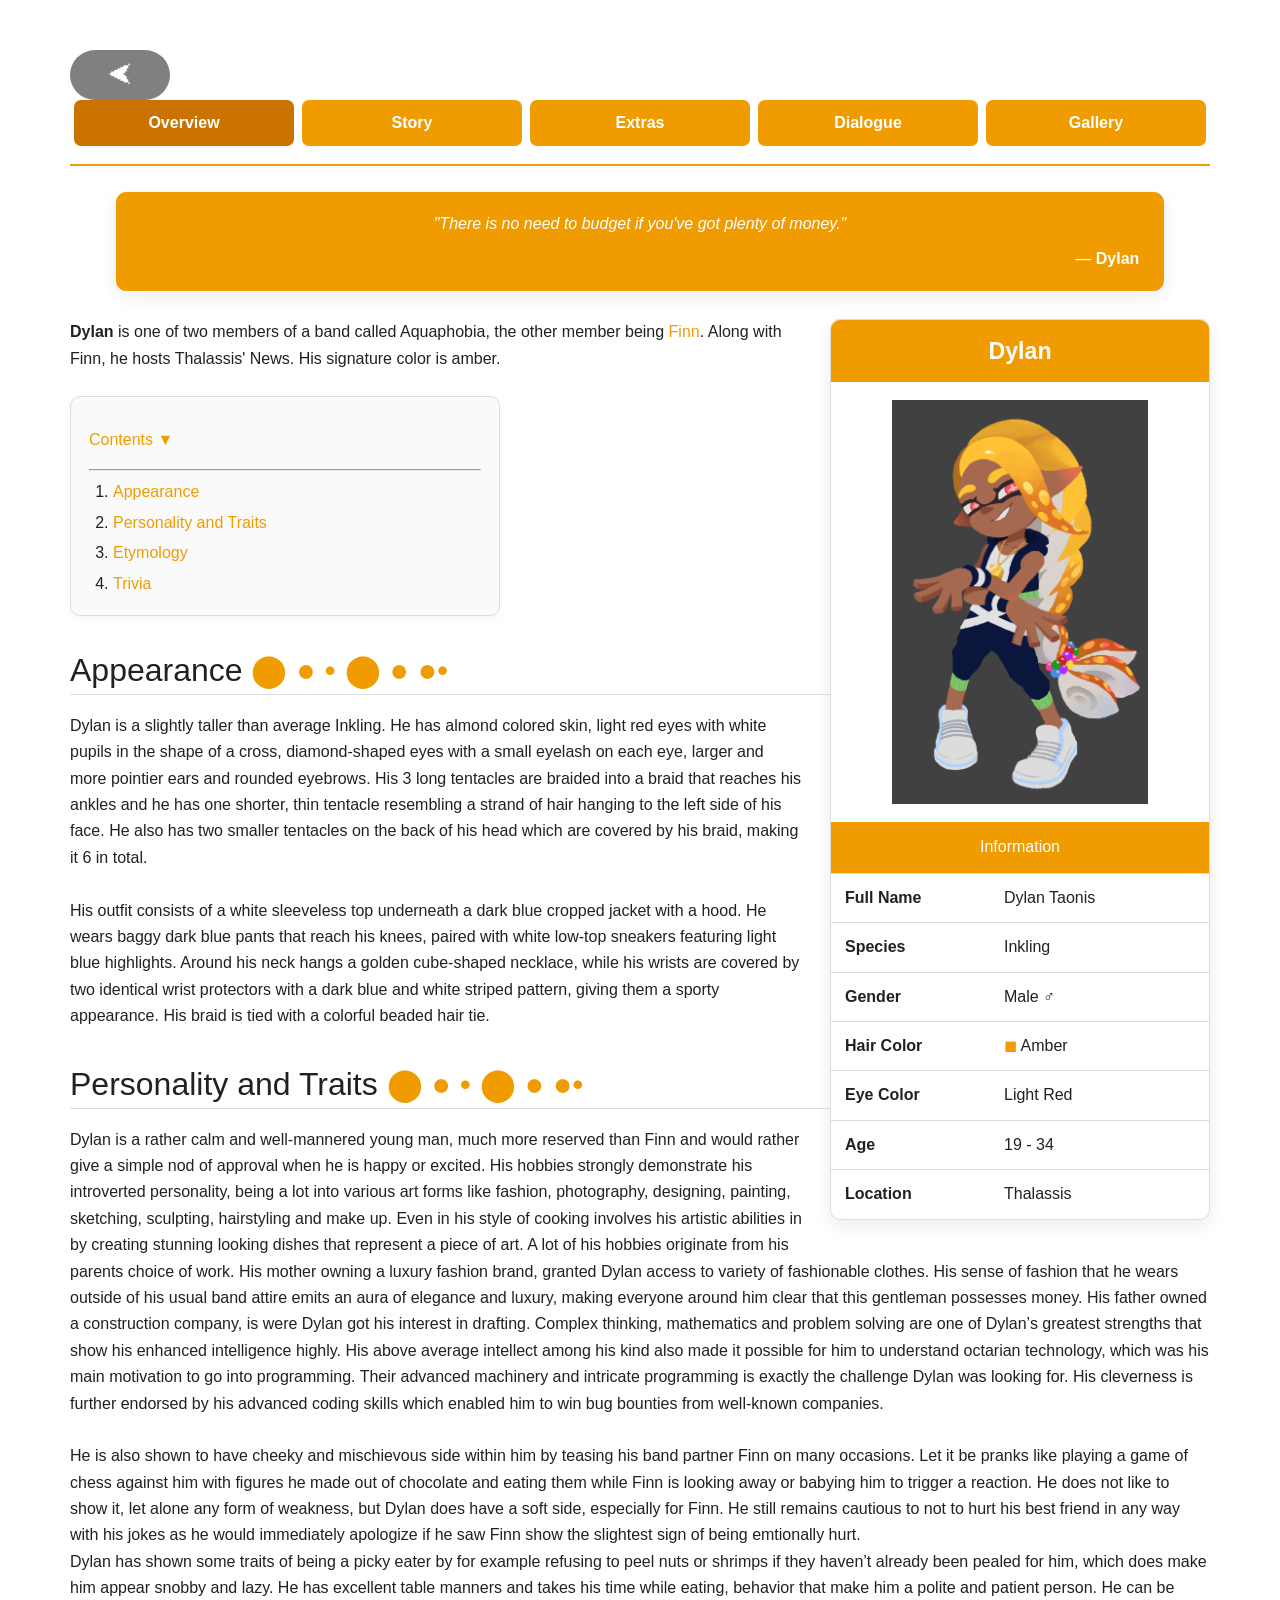
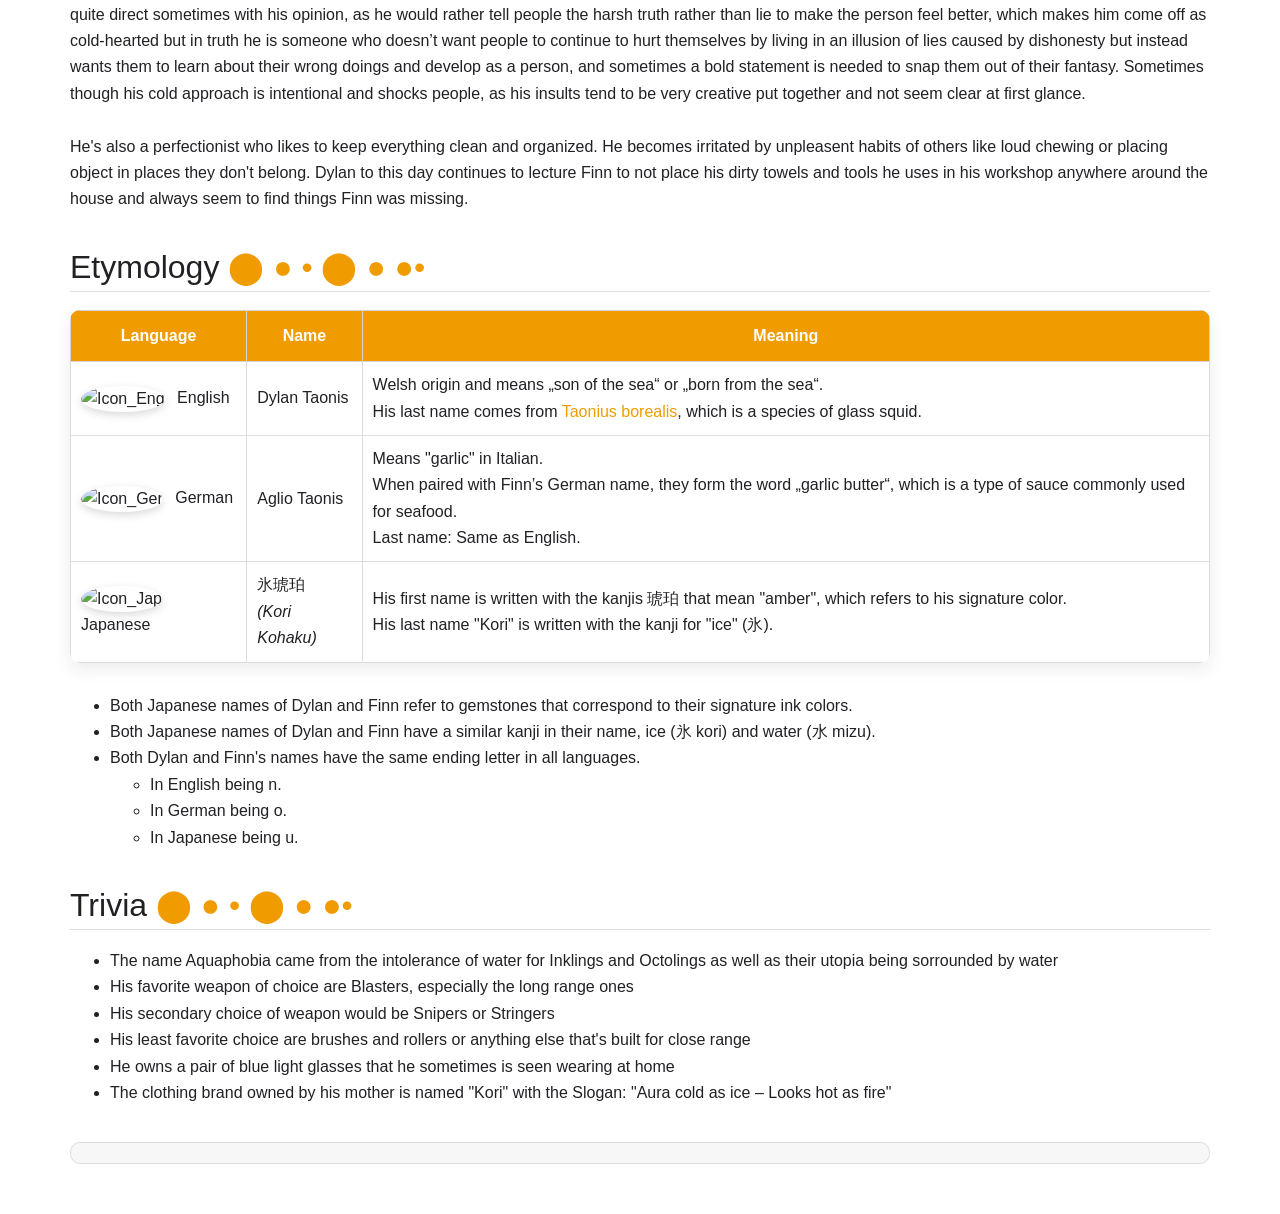
==== commit 2b418d1a: "case sensitivity dawg image links are affected" ====
--- a/index_dylan.html
+++ b/index_dylan.html
@@ -62,7 +62,7 @@
                </ul>
                <div class="image-panel">
                   <div class="image-panel-inner" id="main artwork">
-                     <img class="main-character-image" src="images/Main Artwork Dylan.png">
+                     <img class="main-character-image" src="Images/Main Artwork Dylan.png">
                   </div>
           
                </div>
